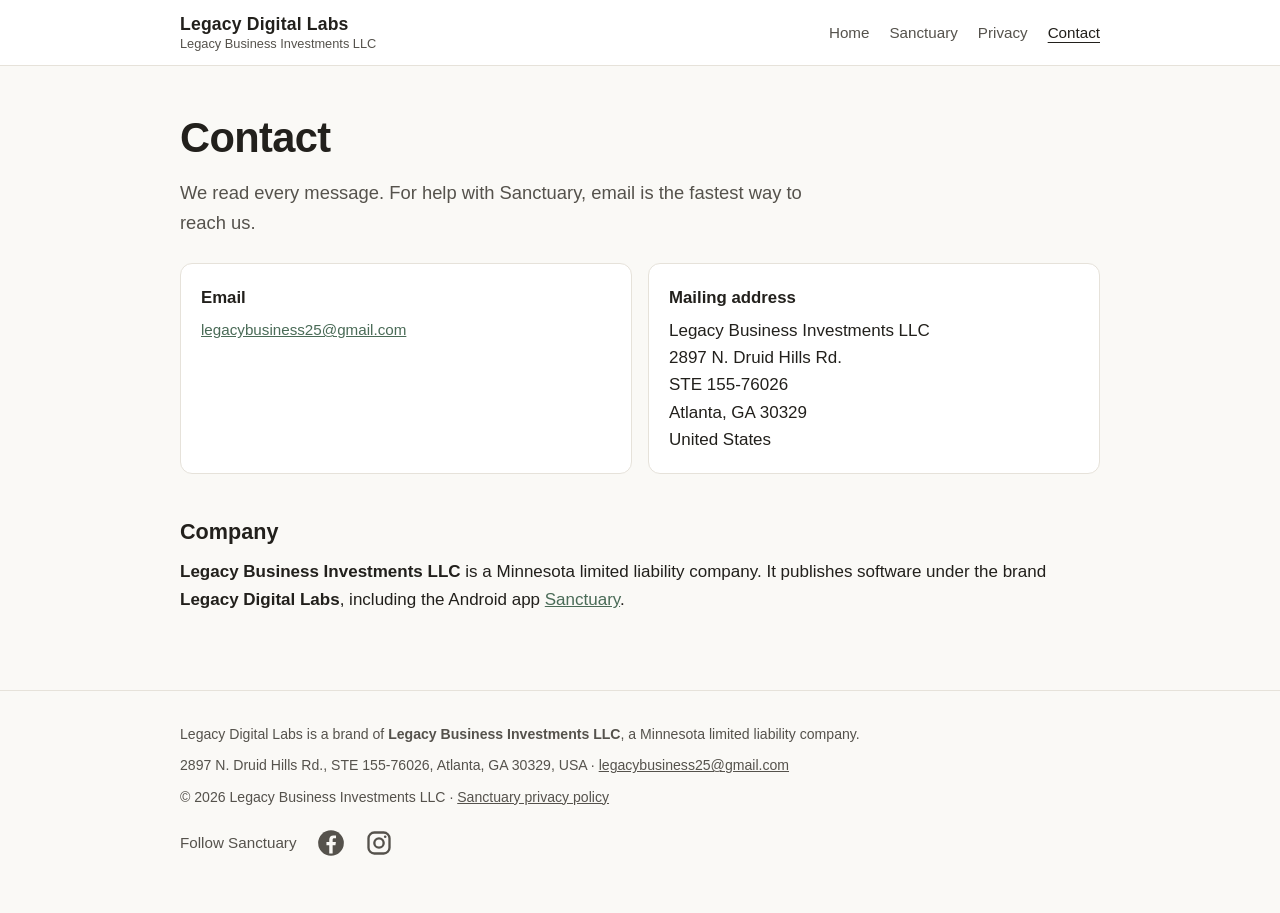
==== contact/index.html @ 020c32f5 "Footer: Follow Sanctuary links on every page The Facebook and Instagram icon links under the copyrig" ====
<!DOCTYPE html>
<html lang="en">
<head>
<meta charset="utf-8">
<meta name="viewport" content="width=device-width, initial-scale=1">
<title>Contact · Legacy Digital Labs</title>
<meta name="description" content="Contact Legacy Digital Labs, the app studio of Legacy Business Investments LLC.">
<link rel="icon" href="../assets/icon-192.png">
<link rel="stylesheet" href="../assets/style.css">
</head>
<body>
<header class="site-header">
  <div class="wrap">
    <a class="brand" href="../">
      <strong>Legacy Digital Labs</strong>
      <span>Legacy Business Investments LLC</span>
    </a>
    <nav class="site-nav" aria-label="Main">
      <a href="../">Home</a>
      <a href="../sanctuary/">Sanctuary</a>
      <a href="../sanctuary/privacy/">Privacy</a>
      <a href="./" aria-current="page">Contact</a>
    </nav>
  </div>
</header>

<main>
  <div class="wrap">
    <h1>Contact</h1>
    <p class="lede">We read every message. For help with Sanctuary, email is the fastest way to reach us.</p>

    <div class="contact-grid">
      <div class="card">
        <h3>Email</h3>
        <p><a href="mailto:legacybusiness25@gmail.com">legacybusiness25@gmail.com</a></p>
      </div>
      <div class="card">
        <h3>Mailing address</h3>
        <address>
          Legacy Business Investments LLC<br>
          2897 N. Druid Hills Rd.<br>
          STE 155-76026<br>
          Atlanta, GA 30329<br>
          United States
        </address>
      </div>
    </div>

    <h2>Company</h2>
    <p><strong>Legacy Business Investments LLC</strong> is a Minnesota limited liability company.
    It publishes software under the brand <strong>Legacy Digital Labs</strong>, including the Android app
    <a href="../sanctuary/">Sanctuary</a>.</p>
  </div>
</main>

<footer class="site-footer">
  <div class="wrap">
    <div>Legacy Digital Labs is a brand of <strong>Legacy Business Investments LLC</strong>, a Minnesota limited liability company.</div>
    <div>2897 N. Druid Hills Rd., STE 155-76026, Atlanta, GA 30329, USA · <a href="mailto:legacybusiness25@gmail.com">legacybusiness25@gmail.com</a></div>
    <div>© 2026 Legacy Business Investments LLC · <a href="../sanctuary/privacy/">Sanctuary privacy policy</a></div>
    <div class="follow">
      <span>Follow Sanctuary</span>
      <a class="social" href="https://www.facebook.com/sanctuaryprivatejournal" aria-label="Sanctuary on Facebook">
        <svg viewBox="0 0 24 24" width="28" height="28" aria-hidden="true" focusable="false">
          <circle cx="12" cy="12" r="11" fill="currentColor"/>
          <path d="M13.4 21v-7h2.4l.4-2.8h-2.8V9.4c0-.8.3-1.4 1.4-1.4h1.5V5.6c-.3 0-1.2-.1-2.2-.1-2.2 0-3.6 1.3-3.6 3.7v2H8.1V14h2.4v7z" style="fill: var(--bg)"/>
        </svg>
      </a>
      <a class="social" href="https://www.instagram.com/sanctuaryprivatejournal/" aria-label="Sanctuary on Instagram">
        <svg viewBox="0 0 24 24" width="28" height="28" aria-hidden="true" focusable="false" fill="none" stroke="currentColor" stroke-width="2">
          <rect x="3" y="3" width="18" height="18" rx="5"/>
          <circle cx="12" cy="12" r="4"/>
          <circle cx="17.3" cy="6.7" r="1.1" fill="currentColor" stroke="none"/>
        </svg>
      </a>
    </div>
  </div>
</footer>
</body>
</html>
---- assets/style.css ----
/* Legacy Digital Labs — shared styles. No external fonts, scripts, or trackers. */
:root {
  --bg: #faf9f6;
  --surface: #ffffff;
  --ink: #22201c;
  --ink-soft: #55524c;
  --border: #e6e2da;
  --accent: #4a6b57;
  --accent-ink: #ffffff;
  --accent-soft: #eef2ee;
  --maxw: 60rem;
}
@media (prefers-color-scheme: dark) {
  :root {
    --bg: #16181a;
    --surface: #1e2124;
    --ink: #e7e4de;
    --ink-soft: #a9a49b;
    --border: #33373b;
    --accent: #8fb79c;
    --accent-ink: #16181a;
    --accent-soft: #232a25;
  }
}
* { box-sizing: border-box; }
html { -webkit-text-size-adjust: 100%; }
body {
  margin: 0;
  background: var(--bg);
  color: var(--ink);
  font-family: -apple-system, BlinkMacSystemFont, "Segoe UI", Roboto, "Helvetica Neue", Arial, sans-serif;
  font-size: 17px;
  line-height: 1.65;
}
a { color: var(--accent); }
a:focus-visible { outline: 2px solid var(--accent); outline-offset: 2px; border-radius: 3px; }
img { max-width: 100%; height: auto; display: block; }

.wrap { max-width: var(--maxw); margin: 0 auto; padding: 0 1.25rem; }

/* Header */
.site-header { border-bottom: 1px solid var(--border); background: var(--surface); }
.site-header .wrap { display: flex; align-items: center; justify-content: space-between; gap: 1rem; flex-wrap: wrap; padding-top: .9rem; padding-bottom: .9rem; }
.brand { display: flex; flex-direction: column; text-decoration: none; color: var(--ink); line-height: 1.2; }
.brand strong { font-size: 1.1rem; letter-spacing: .01em; }
.brand span { font-size: .8rem; color: var(--ink-soft); }
.site-nav { display: flex; gap: 1.25rem; flex-wrap: wrap; }
.site-nav a { color: var(--ink-soft); text-decoration: none; font-size: .95rem; }
.site-nav a:hover, .site-nav a[aria-current="page"] { color: var(--ink); text-decoration: underline; text-underline-offset: 4px; }

/* Content */
main { padding: 3rem 0 4rem; }
h1 { font-size: clamp(1.9rem, 4vw, 2.6rem); line-height: 1.15; letter-spacing: -0.015em; margin: 0 0 1rem; }
h2 { font-size: 1.35rem; line-height: 1.3; margin: 2.75rem 0 .75rem; }
h3 { font-size: 1.05rem; margin: 0 0 .35rem; }
p { margin: .75rem 0; }
.lede { font-size: 1.15rem; color: var(--ink-soft); max-width: 40rem; }
.muted { color: var(--ink-soft); }

.hero { display: grid; grid-template-columns: 1fr; gap: 2rem; align-items: center; }
@media (min-width: 760px) { .hero { grid-template-columns: 1.4fr 1fr; } }
.hero-icon { width: 9rem; border-radius: 22%; border: 1px solid var(--border); justify-self: center; }

.cards { display: grid; grid-template-columns: 1fr; gap: 1rem; margin-top: 1rem; }
@media (min-width: 700px) { .cards { grid-template-columns: repeat(3, 1fr); } }
.card { background: var(--surface); border: 1px solid var(--border); border-radius: 12px; padding: 1.25rem; }
.card p { margin: 0; color: var(--ink-soft); font-size: .95rem; }

.button {
  display: inline-block; background: var(--accent); color: var(--accent-ink);
  text-decoration: none; font-weight: 600; padding: .7rem 1.2rem; border-radius: 999px;
}
.button:hover { filter: brightness(1.05); }
.button.secondary { background: transparent; color: var(--accent); border: 1px solid var(--accent); }
.actions { display: flex; gap: .75rem; flex-wrap: wrap; margin-top: 1.5rem; }
.follow { display: flex; align-items: center; gap: .25rem; margin-top: 1rem; color: var(--ink-soft); font-size: .95rem; }
.follow span { margin-right: .5rem; }
.social { display: inline-flex; align-items: center; justify-content: center; width: 44px; height: 44px; border-radius: 8px; color: var(--accent); }
.social:hover { background: var(--accent-soft); }

.shots { display: grid; grid-template-columns: repeat(2, 1fr); gap: 1rem; margin-top: 1rem; }
@media (min-width: 760px) { .shots { grid-template-columns: repeat(3, 1fr); } }
.shots img { border-radius: 12px; border: 1px solid var(--border); }

ul.features { padding-left: 1.2rem; }
ul.features li { margin: .4rem 0; }

.promise {
  background: var(--accent-soft); border: 1px solid var(--border); border-left: 3px solid var(--accent);
  border-radius: 8px; padding: 1rem 1.25rem; margin: 1.5rem 0;
}

address { font-style: normal; line-height: 1.6; }
.contact-grid { display: grid; grid-template-columns: 1fr; gap: 1rem; margin-top: 1.5rem; }
@media (min-width: 700px) { .contact-grid { grid-template-columns: 1fr 1fr; } }

/* Footer */
.site-footer { border-top: 1px solid var(--border); padding: 2rem 0 3rem; font-size: .88rem; color: var(--ink-soft); }
.site-footer .wrap { display: grid; gap: .5rem; }
.site-footer a { color: var(--ink-soft); }
.site-footer .follow { margin-top: .25rem; }
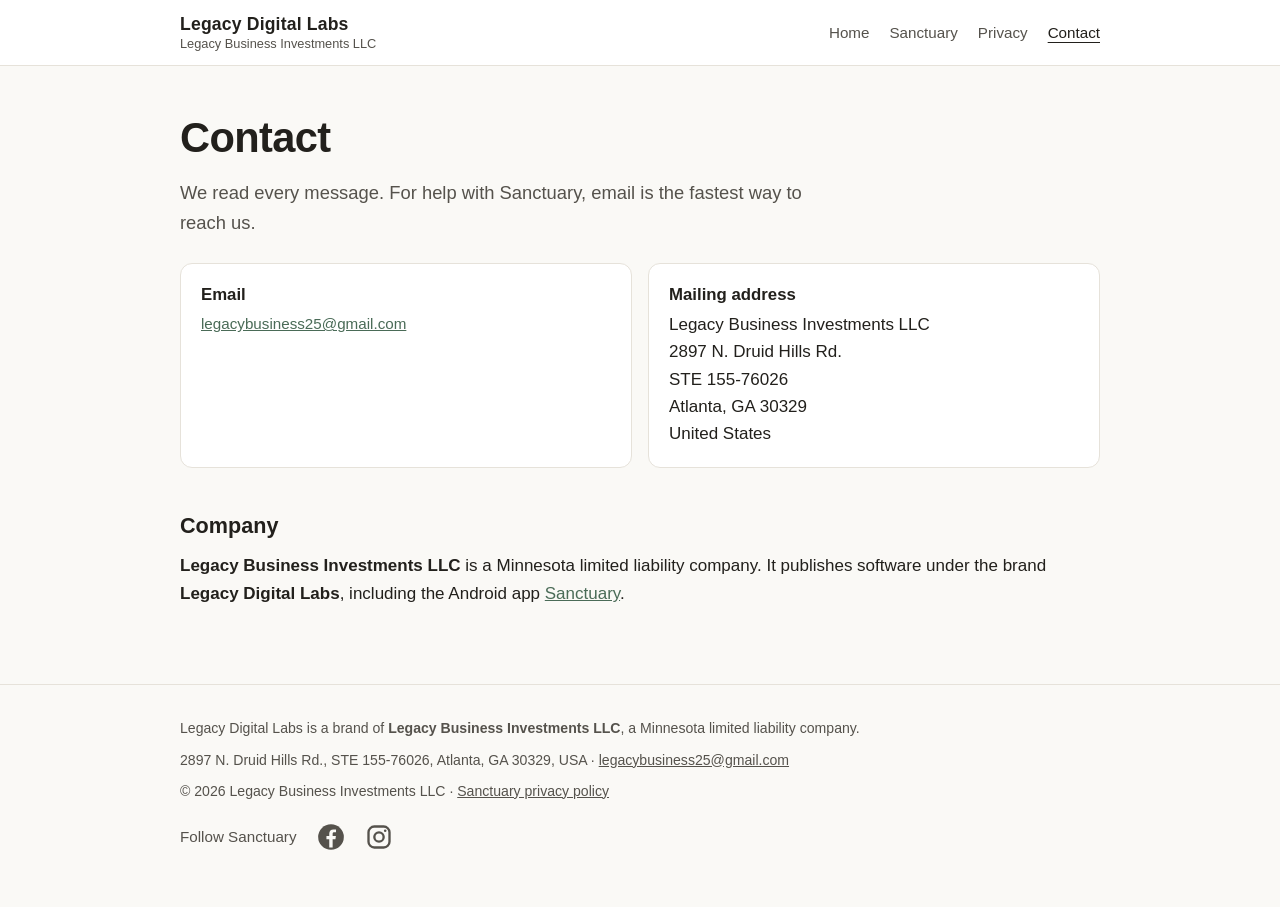
==== commit ff76358a: "Accessibility fixes from the WCAG review - Privacy policy: the permissions table's scroll box is foc" ====
--- a/contact/index.html
+++ b/contact/index.html
@@ -9,6 +9,7 @@
 <link rel="stylesheet" href="../assets/style.css">
 </head>
 <body>
+<a class="skip-link" href="#main">Skip to content</a>
 <header class="site-header">
   <div class="wrap">
     <a class="brand" href="../">
@@ -24,18 +25,18 @@
   </div>
 </header>
 
-<main>
+<main id="main" tabindex="-1">
   <div class="wrap">
     <h1>Contact</h1>
     <p class="lede">We read every message. For help with Sanctuary, email is the fastest way to reach us.</p>
 
     <div class="contact-grid">
       <div class="card">
-        <h3>Email</h3>
+        <h2>Email</h2>
         <p><a href="mailto:legacybusiness25@gmail.com">legacybusiness25@gmail.com</a></p>
       </div>
       <div class="card">
-        <h3>Mailing address</h3>
+        <h2>Mailing address</h2>
         <address>
           Legacy Business Investments LLC<br>
           2897 N. Druid Hills Rd.<br>
--- a/assets/style.css
+++ b/assets/style.css
@@ -52,7 +52,10 @@
 main { padding: 3rem 0 4rem; }
 h1 { font-size: clamp(1.9rem, 4vw, 2.6rem); line-height: 1.15; letter-spacing: -0.015em; margin: 0 0 1rem; }
 h2 { font-size: 1.35rem; line-height: 1.3; margin: 2.75rem 0 .75rem; }
-h3 { font-size: 1.05rem; margin: 0 0 .35rem; }
+h3, .card h2 { font-size: 1.05rem; margin: 0 0 .35rem; }
+.skip-link { position: absolute; left: -9999px; top: 0; }
+main:focus { outline: none; }
+.skip-link:focus { left: 1rem; top: 1rem; z-index: 10; padding: .5rem .75rem; border-radius: 8px; background: var(--surface); color: var(--ink); border: 2px solid var(--accent); }
 p { margin: .75rem 0; }
 .lede { font-size: 1.15rem; color: var(--ink-soft); max-width: 40rem; }
 .muted { color: var(--ink-soft); }
